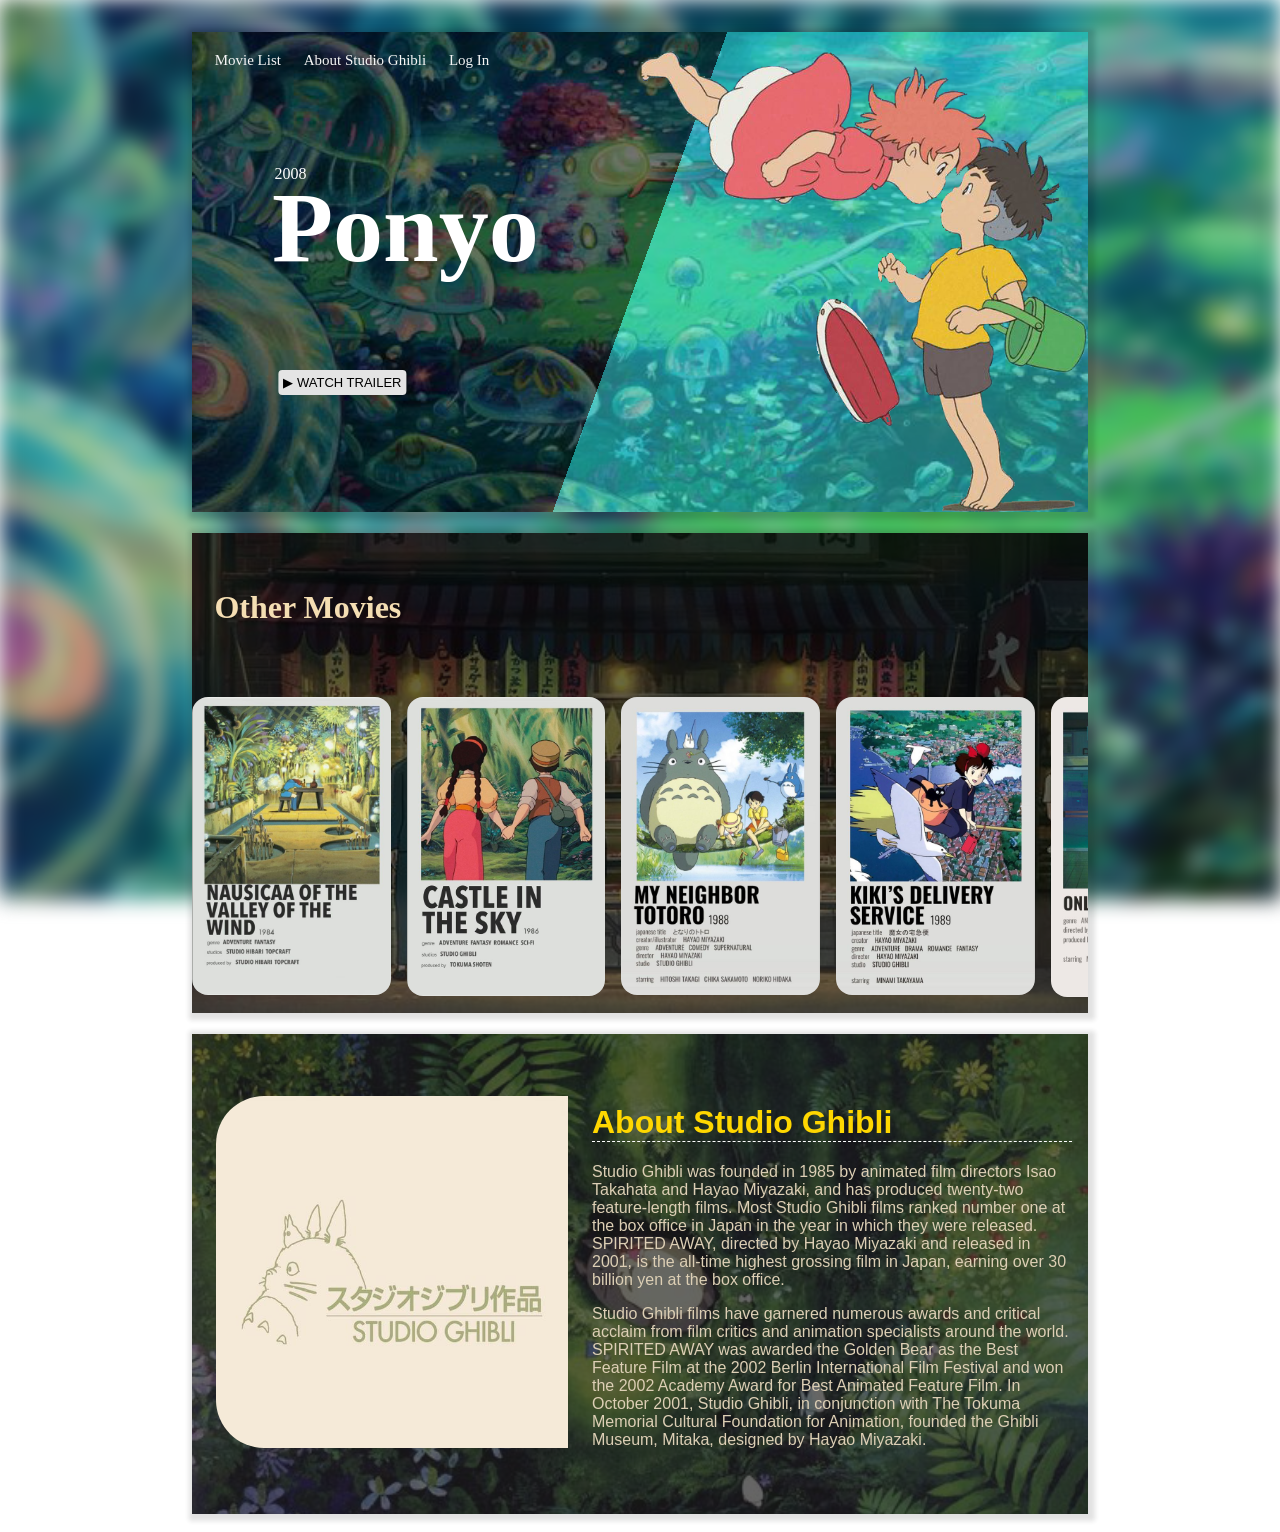
==== index.html @ 06cf1fa9 "Case_Study" ====
<!DOCTYPE html>
<html lang="en">
<head>
    <title>Case Study</title>
    <link rel="stylesheet" href="style.css">
</head>

<body>
    <div class="wrapper">
        <div class="imageHover">
            <img class="ponyo" src="images/Traponyo.png">

            <p class="sypnosis">During a forbidden excursion to see the surface world, a goldfish princess encounters a human boy named Sosuke, 
                who gives her the name Ponyo. Ponyo longs to become human, and as her friendship with Sosuke grows, 
                she becomes more humanlike. Ponyo's father brings her back to their ocean kingdom, 
                but so strong is Ponyo's wish to live on the surface that she breaks free, and in the process, 
                spills a collection of magical elixirs that endanger Sosuke's village.</p>
        </div>

        <img class="secBg" src="images/BgPon.jpg">
        
        <div class="nav-bar">
            <a href="#movieList">Movie List</a>
            <a href="#aboutUs">About Studio Ghibli</a>
            <a id="show-login">Log In</a>
        </div>

        <div class="LoginPop">
            <div class="close-btn">&times;</div>

            <div class="form">
                <h2>Log In</h2>
                <div class="form-element">
                    <label for="email">Email: </label>
                    <input placeholder="username@email.com" type="text" id="email">
                </div>

                <div class="form-element">
                    <label for="password">Password:</label>
                    <input placeholder="password" type="password" id="password">
                </div>

                <div class="form-element">
                    <span onclick="showPass()" id="viewPass" title="Show password">&#128065;</span>

                </div>

                <div class="form-element">
                    <input type="checkbox" id="remember-me">
                    <label for="remember-me">Remember Me</label>
                </div>
            </div>

            <div class="form-element">
                <button type="submit">Sign In</button>
            </div>

            <div class="form-element">
                <a href="#">Forgot password?</a>
            </div>
        </div>

        <div class="bodyText">
            <p>2008</p>
            <h1>Ponyo</h1>
        </div>

        <div class="videoBtn">
            <span class="btn" onclick="watchVid()" id="viewVid">&#9654; WATCH TRAILER</span>
        </div>

        <div class="videos" id="trailerVid">
            <video controls id="ponyoTrailer">
                <source src="videos/ponyo-trailer.mp4" type="video/mp4">
                Browser does not support mp4.
                <button>button</button>
            </video>
        </div>

        <div class="movieList" id="movieList">
            <h1>Other Movies</h1>
            <div class="carousel snaps-inline">
                <img src="images/movieList/1984_nausicaaValley.jpg">
                <img src="images/movieList/1986_castleSky.jpg">
                <img src="images/movieList/1988_neighborTotoro.jpg">
                <img src="images/movieList/1989_deliveryService.jpg">
                <img src="images/movieList/1991_onlyYesterday.jpg">
                <img src="images/movieList/1992_porcoRosso.jpg">
                <img src="images/movieList/1994_pomPoko.jpg">
                <img src="images/movieList/1995_whisperHeart.jpg">
                <img src="images/movieList/1997_princessMononoke.jpg">
                <img src="images/movieList/1999_neighborYamada.jpg">
                <img src="images/movieList/2001_spiritedAway.jpg">
                <img src="images/movieList/2002_catReturn.jpg">
                <img src="images/movieList/2004_movingCastle.jpg">
                <img src="images/movieList/2006_talesEarthsea.jpg">
                <img src="images/movieList/2010_arriety.jpg">
                <img src="images/movieList/2011_poppyHill.jpg">
                <img src="images/movieList/2013_princessKaguya.jpg">
                <img src="images/movieList/2014_marnie.jpg">
                <img src="images/movieList/2016_redTurtle.jpg">
            </div>
        </div>

        <div class="aboutUs" id="aboutUs">
            <div class="aboutUs-content">
                <h1>About Studio Ghibli</h1>
                <p>Studio Ghibli was founded in 1985 by animated film directors Isao Takahata and Hayao Miyazaki,
                and has produced twenty-two feature-length films. Most Studio Ghibli films ranked number one
                at the box office in Japan in the year in which they were released. SPIRITED AWAY,
                directed by Hayao Miyazaki and released in 2001, is the all-time highest grossing film in Japan, 
                earning over 30 billion yen at the box office.</p>
                <p>Studio Ghibli films have garnered numerous awards and critical acclaim from film critics and 
                animation specialists around the world. 
                SPIRITED AWAY was awarded the Golden Bear as the Best Feature Film at the 2002 Berlin 
                International Film Festival and won the 2002 Academy Award for Best Animated Feature Film. 
                In October 2001, Studio Ghibli, in conjunction with The Tokuma Memorial Cultural Foundation 
                for Animation, founded the Ghibli Museum, Mitaka, designed by Hayao Miyazaki.</p>
            </div>

            <div class="logo">
                <img src="images/logo.jpg" class="sgLogo">
            </div>
        </div>
        <br>
    </div>

    <script src="script.js"></script>
</body>
</html>
---- style.css ----
* {
    box-sizing: border-box;
}

html {
    height: 100%;
    scroll-behavior: smooth;
}

body {
    height: 100%;
    overflow: auto;
}

body::before {
    content: ' ';
    position: fixed;
    left: 0;
    top: 0;
    width: 100%;
    height: 100%;
    filter: blur(10px);
    background-image: url("images/BgPon.jpg");
    background-repeat: no-repeat;
    background-size: cover;
    z-index: -1;
}

.wrapper{
    position: relative;
    z-index: 2;
    margin: auto;
    margin-top: 2em;
    user-select: none;
    background: linear-gradient(110deg, black 50%, rgb(45, 219, 219) 0%);
    height:30em;
    width: 56em;
    box-shadow: 2px 2px 5px 5px rgba(0,0,0, .15);
    font-family: Cambria, Cochin, Georgia, Times, 'Times New Roman', serif;
}

.imageHover{
    z-index: 3;
    position: absolute;
    height: 30em;
    width: 33.35em;
    translate: 22.5em;

    &.imageHover .ponyo{
        position: relative;
        height: 30em;
        width: 27.85em;
        translate: 5.6em;
        display: block;
    }
}

.sypnosis{
    position: absolute;
    background: linear-gradient(110deg, rgba(0, 0, 0, 0) 24.5%, rgba(102, 91, 91, 0.3) 0%);
    display: flex;
    justify-content: center;
    align-items: center;
    flex-direction: column;
    opacity: 0;
    translate:0em -31em;
    transition: .3s ease-out;
    height: 30em;
    width: 33.5em;
    color: white;
    padding-left: 8em;

    &:hover{
        opacity: 1;

    }
}


.secBg{
    height: 30em;
    opacity: .5;
    position: relative;
}

.nav-bar{
    z-index: 4;
    display: flex;
    justify-content: space-evenly;
    width: 20em;
    color: antiquewhite;
    transform:translateY(-29em);
    
    &.nav-bar > a{
        text-decoration: none;
        color: whitesmoke;
        font-weight: 450;
        font-size: 15px;
        cursor: pointer;

        &:hover{
            color: red;
            transition: color .3s;
        }
    }

}

.LoginPop{
    font-family: system-ui, -apple-system, BlinkMacSystemFont, 'Segoe UI', Roboto, Oxygen, Ubuntu, Cantarell, 'Open Sans', 'Helvetica Neue', sans-serif;
    position: absolute;
    top: -150%;
    left: 50%;
    opacity: 0;
    transform:translate(-50%, -50%) scale(1);
    width: 380px;
    padding: 20px 30px;
    background: #fff;
    box-shadow: 2px 2px 5px 5px rgba(0,0,0, .15);
    border-radius: 10px;
    transition: top 0ms ease-in-out 200ms,
                opacity 200ms ease-in-out 0ms,
                transform 200ms ease-in-out 0ms;
    z-index: 3;
}

.LoginPop.active{
    top: 50%;
    opacity: 1;
    transform:translate(-50%, -50%) scale(1);
    transition: top 0ms ease-in-out 0ms,
                opacity 200ms ease-in-out 0ms,
                transform 200ms ease-in-out 0ms;
}
.close-btn{
    position: absolute;
    top: 10px;
    right: 10px;
    width: 15px;
    height: 15px;
    background: #888;
    color: #eee;
    text-align: center;
    line-height: 12px;
    border-radius: 15px;
    cursor: pointer;

    &:hover{
        background-color: blac5;
    }
}
.form > h2{
    text-align: center;
    color: #222;
    margin: 10px 0px 20px;
    font-size: 25px;
}

.form .form-element{
    margin: 15px 0px;
}

.form-element > label{
    font-size: 14px;
    color: #222; 
}

.form-element > input[type="text"],
.form-element > input[type="password"]{
    margin-top: 5px;
    display: block;
    width: 100%;
    padding: 10px;
    outline: none;
    border: 1px solid #aaa;
    border-radius: 5px;    
}

.form-element > span{
    cursor: pointer;
    color: black;
    position:absolute;
    translate: 18.5em -2.5em;
    height: .8em;
    display: flex;
    align-items: center;
}

.form-element > input[type="checkbox"]{
    margin-right: 5px;
}

.form-element > button{
    width: 100%;
    height: 40px;
    border: none;
    outline: none;
    font-size: 15px;
    background:#222;
    color: #f5f5f5;
    border-radius:10px;
    cursor: pointer;
}

.form-element > a{
    display: block;
    text-align: right;
    font-size: 15px;
    color: #1a79ca;
    text-decoration: none;
    font-weight: 600;
}

.bodyText{
    position: absolute;
    translate: 5em -19em;
    color: white;
    height: 10em;

    &.bodyText > h1{
        font-size: 100px;
        translate: 0em -1.6em;
    }
    &.bodyText > p{
        translate: 0.15em -5em;
    }
}

.videoBtn{
    position: absolute;
    translate: 5.4em -10em;

    &.videoBtn .btn{
        font-size: 13px;
        border-radius: .3em;
        width: 9.5em;
        background-color: rgb(228, 228, 228);
        padding: 5px;
        font-weight: 450;
        cursor: pointer;
        font-family:Verdana, Geneva, Tahoma, sans-serif;
        transition: .3s;

        &:hover{
            background-color: red;
            color: white;
        }
    }
}
.videos{
    height:30em;
    width:56em;
    translate: 0em -32.4em;
    position: absolute;
    z-index: -1;
    opacity: 0;
    box-shadow: 2px 2px 5px 5px rgba(0,0,0, .15);
    transition: opacity .3s;
}

.videos > video{
    height:31.5em;
    width: 56em;
}
.movieList {
    position: relative;
    height: 30em;
    width: 56em;
    background:rgba(0, 0, 0, 0.5);
    display: grid;
    align-items: flex-end;
    scrollbar-color: green;

    &::before {
        content: ' ';
        position: absolute;
        top: 0;
        left: 0;
        width: 100%;
        height: 100%;
        background-image: url("images/movieList_bg.jpg");
        background-repeat: no-repeat;
        background-size: cover;
        opacity: .8;
        z-index: -1;
        box-shadow: 2px 2px 5px 5px rgba(0,0,0, .15);
    }

    &.movieList > h1{
        color: wheat;
        padding-left: .7em;
    }
}

.carousel{
    display: grid;
    grid-auto-flow: column;
    grid-auto-columns: 23%;
    overflow-x: scroll;
    overscroll-behavior-inline: contain;
    gap: 1em;
    padding: 1rem;
}

.carousel > img{
    border-radius: 1em;
    inline-size: 100%;
    object-fit: cover;
    display: grid;
    grid-template-rows: min-content;

}

.snaps-inline{
    scroll-snap-type: inline mandatory;
}

.snaps-inline > *{
    scroll-snap-align: start;
    scroll-padding-inline: 2rem, 1rem;
}

.aboutUs{
    position: relative;
    color: rgb(221, 207, 181);
    height: 30em;
    width: 56em;
    display: flex;
    justify-content: flex-end;
    align-items: center;
    gap: 1.5em;
    padding-right: 1em;
    background:rgba(0, 0, 0, 0.6);
    font-family:'Gill Sans', 'Gill Sans MT', Calibri, 'Trebuchet MS', sans-serif;
    margin-top: 1.3em;

    &::before {
        content: ' ';
        position: absolute;
        top: 0;
        left: 0;
        width: 100%;
        height: 100%;
        background-image: url("images/aboutUs_bg.jpg");
        background-repeat: no-repeat;
        background-size: cover;
        opacity: .8;
        z-index: -1;
        box-shadow: 2px 2px 5px 5px rgba(0,0,0, .15);  
    }
}

.aboutUs-content{
    width: 30em;
    flex-direction: column;
    order: 1;
}

.aboutUs-content > h1{
    color: gold;
    border-bottom: 1px dashed white;
}

.sgLogo{
    height: 22em;
    border-top-left-radius: 3em;
    border-bottom-left-radius: 3em;
}
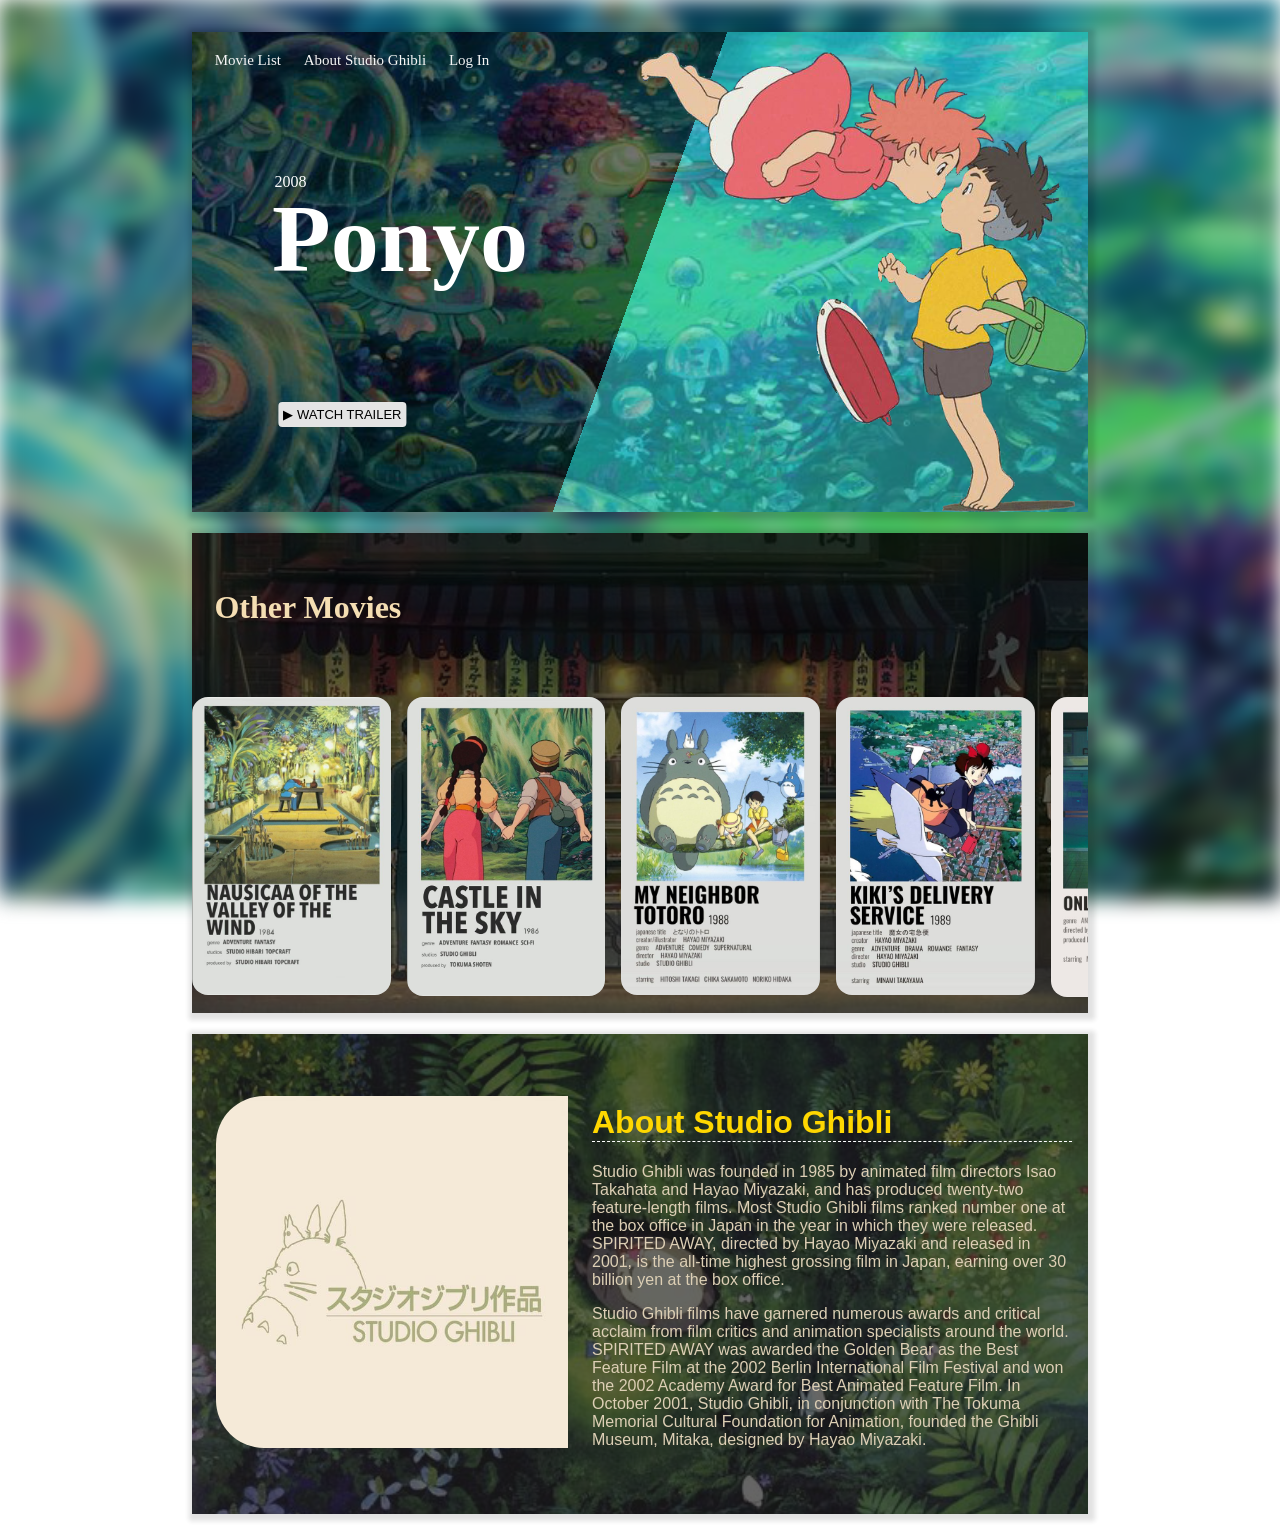
==== commit 7c5a2778: "newImages" ====
--- a/index.html
+++ b/index.html
@@ -8,16 +8,16 @@
 <body>
     <div class="wrapper">
         <div class="imageHover">
-            <img class="ponyo" src="images/Traponyo.png">
+            <img class="ponyo" src="images/transparent/Traponyo.png" id="transImg">
 
-            <p class="sypnosis">During a forbidden excursion to see the surface world, a goldfish princess encounters a human boy named Sosuke, 
+            <p class="synopsis" id="synopsis">During a forbidden excursion to see the surface world, a goldfish princess encounters a human boy named Sosuke, 
                 who gives her the name Ponyo. Ponyo longs to become human, and as her friendship with Sosuke grows, 
                 she becomes more humanlike. Ponyo's father brings her back to their ocean kingdom, 
                 but so strong is Ponyo's wish to live on the surface that she breaks free, and in the process, 
                 spills a collection of magical elixirs that endanger Sosuke's village.</p>
         </div>
 
-        <img class="secBg" src="images/BgPon.jpg">
+        <img class="secBg" src="images/background/BgPon.jpg" id="bgImg">
         
         <div class="nav-bar">
             <a href="#movieList">Movie List</a>
@@ -61,8 +61,8 @@
         </div>
 
         <div class="bodyText">
-            <p>2008</p>
-            <h1>Ponyo</h1>
+            <p id="year">2008</p>
+            <h1 id="title" class="title">Ponyo</h1>
         </div>
 
         <div class="videoBtn">
@@ -79,26 +79,27 @@
 
         <div class="movieList" id="movieList">
             <h1>Other Movies</h1>
-            <div class="carousel snaps-inline">
-                <img src="images/movieList/1984_nausicaaValley.jpg">
-                <img src="images/movieList/1986_castleSky.jpg">
-                <img src="images/movieList/1988_neighborTotoro.jpg">
-                <img src="images/movieList/1989_deliveryService.jpg">
-                <img src="images/movieList/1991_onlyYesterday.jpg">
-                <img src="images/movieList/1992_porcoRosso.jpg">
-                <img src="images/movieList/1994_pomPoko.jpg">
-                <img src="images/movieList/1995_whisperHeart.jpg">
-                <img src="images/movieList/1997_princessMononoke.jpg">
-                <img src="images/movieList/1999_neighborYamada.jpg">
-                <img src="images/movieList/2001_spiritedAway.jpg">
-                <img src="images/movieList/2002_catReturn.jpg">
-                <img src="images/movieList/2004_movingCastle.jpg">
-                <img src="images/movieList/2006_talesEarthsea.jpg">
-                <img src="images/movieList/2010_arriety.jpg">
-                <img src="images/movieList/2011_poppyHill.jpg">
-                <img src="images/movieList/2013_princessKaguya.jpg">
-                <img src="images/movieList/2014_marnie.jpg">
-                <img src="images/movieList/2016_redTurtle.jpg">
+            <div class="carousel snaps-inline" id="image-element">
+                <img src="images/movieList/1984_nausicaaValley.jpg" class="image-element" id="nausicaa">
+                <img src="images/movieList/1986_castleSky.jpg" class="image-element" id="castleSky">
+                <img src="images/movieList/1988_neighborTotoro.jpg" class="image-element" id="neighborTotoro">
+                <img src="images/movieList/1989_deliveryService.jpg" class="image-element" id="deliveryService">
+                <img src="images/movieList/1991_onlyYesterday.jpg" class="image-element" id="onlyYesterday">
+                <img src="images/movieList/1992_porcoRosso.jpg" class="image-element" id="porcoRosso">
+                <img src="images/movieList/1994_pomPoko.jpg" class="image-element" id="pomPoko">
+                <img src="images/movieList/1995_whisperHeart.jpg" class="image-element" id="whisperHeart">
+                <img src="images/movieList/1997_princessMononoke.jpg" class="image-element" id="princessMononoke">
+                <img src="images/movieList/1999_neighborYamada.jpg" class="image-element" id="neighborYamada">
+                <img src="images/movieList/2001_spiritedAway.jpg" class="image-element" id="spiritedAway">
+                <img src="images/movieList/2002_catReturn.jpg" class="image-element" id="catReturn">
+                <img src="images/movieList/2004_movingCastle.jpg" class="image-element" id="movingCastle">
+                <img src="images/movieList/2006_talesEarthsea.jpg" class="image-element" id="talesEarthsea">
+                <img src="images/movieList/2010_arriety.jpg" class="image-element" id="arriety">
+                <img src="images/movieList/2011_poppyHill.jpg" class="image-element" id="poppyHill">
+                <img src="images/movieList/2013_princessKaguya.jpg" class="image-element" id="princessKaguya">
+                <img src="images/movieList/2013_windRises.jpg" class="image-element" id="windRises">
+                <img src="images/movieList/2014_marnie.jpg" class="image-element" id="marnie">
+                <img src="images/movieList/2016_redTurtle.jpg" class="image-element" id="redTurtle">
             </div>
         </div>
 
--- a/style.css
+++ b/style.css
@@ -20,7 +20,7 @@
     width: 100%;
     height: 100%;
     filter: blur(10px);
-    background-image: url("images/BgPon.jpg");
+    background-image: url("images/background/BgPon.jpg");
     background-repeat: no-repeat;
     background-size: cover;
     z-index: -1;
@@ -55,7 +55,7 @@
     }
 }
 
-.sypnosis{
+.synopsis{
     position: absolute;
     background: linear-gradient(110deg, rgba(0, 0, 0, 0) 24.5%, rgba(102, 91, 91, 0.3) 0%);
     display: flex;
@@ -79,6 +79,7 @@
 
 .secBg{
     height: 30em;
+    width: 56em;
     opacity: .5;
     position: relative;
 }
@@ -213,22 +214,24 @@
 
 .bodyText{
     position: absolute;
-    translate: 5em -19em;
+    translate: 5em -22em;
     color: white;
     height: 10em;
-
-    &.bodyText > h1{
-        font-size: 100px;
-        translate: 0em -1.6em;
-    }
+    width: 20em;
+    
+    &.bodyText > .title{
+        translate: 0em -1em;
+        font-size: 6em;
+    }
+
     &.bodyText > p{
-        translate: 0.15em -5em;
+        translate: 0.15em -1.5em;
     }
 }
 
 .videoBtn{
     position: absolute;
-    translate: 5.4em -10em;
+    translate: 5.4em -8em;
 
     &.videoBtn .btn{
         font-size: 13px;
@@ -270,6 +273,7 @@
     display: grid;
     align-items: flex-end;
     scrollbar-color: green;
+    cursor: pointer;
 
     &::before {
         content: ' ';
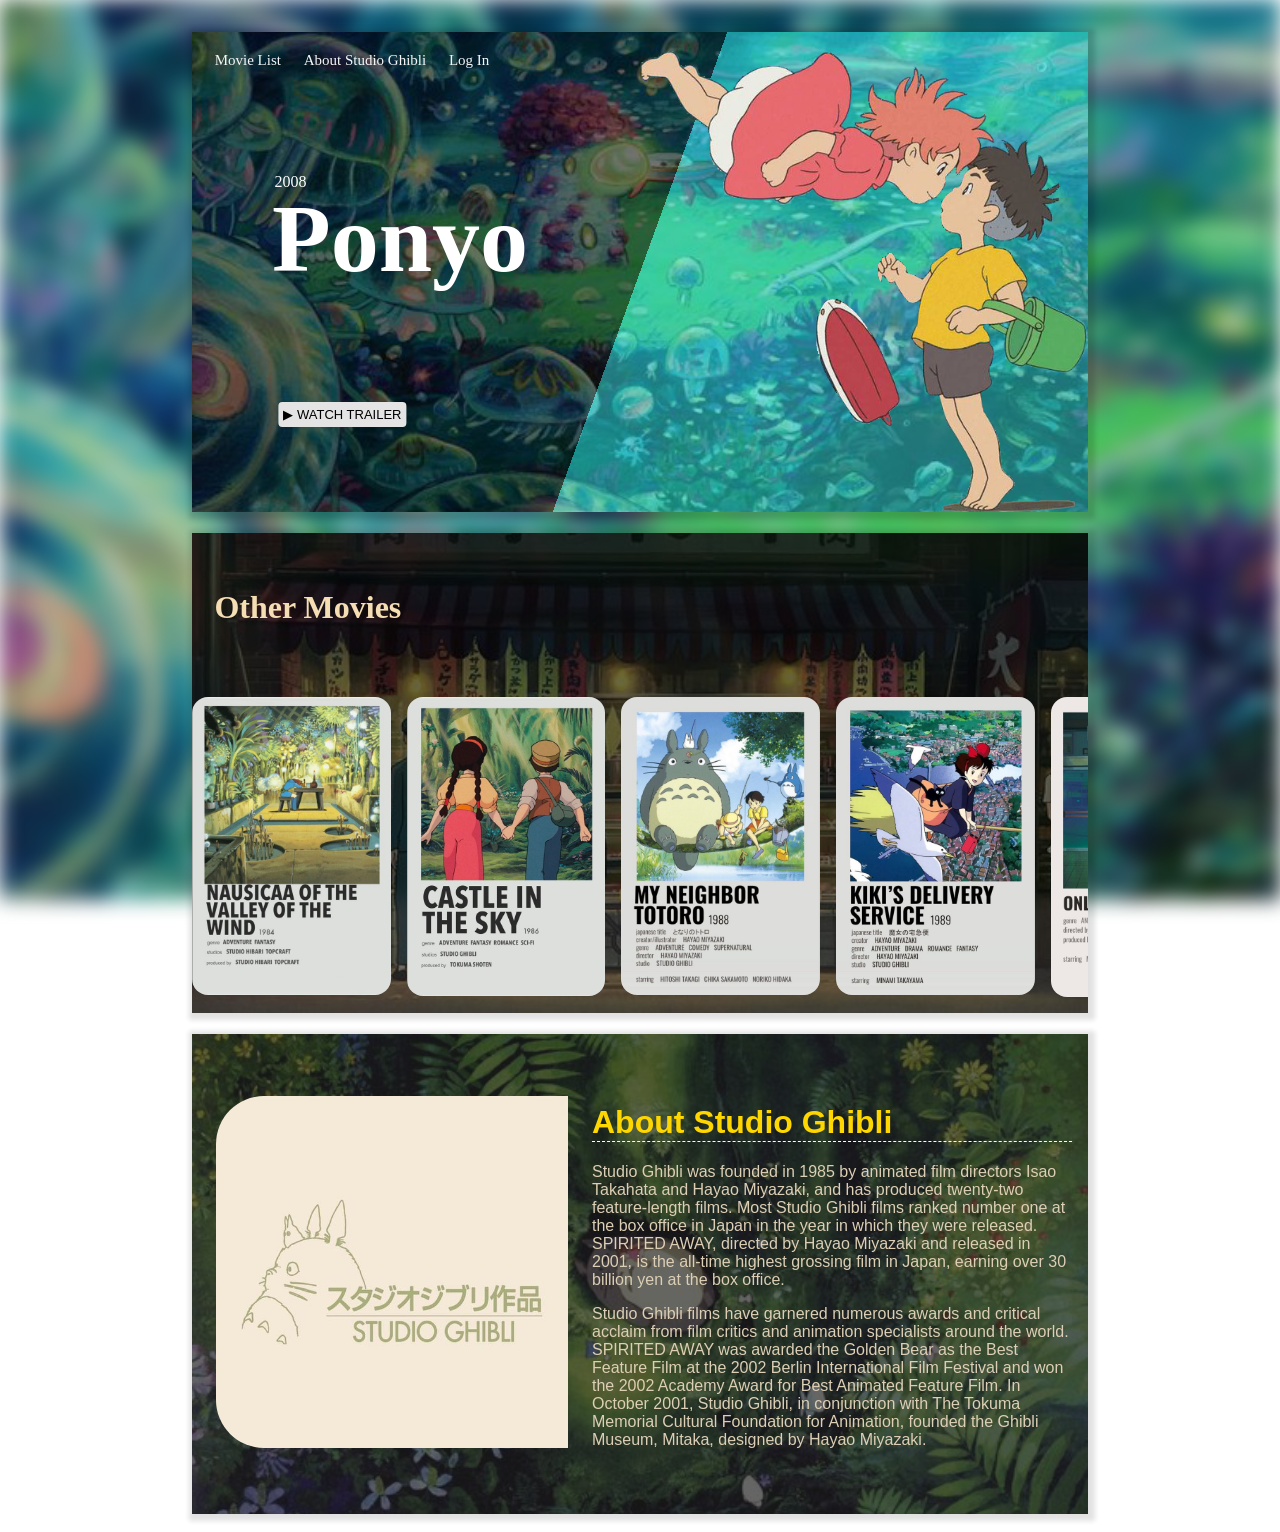
==== commit 7d2a43aa: "new Transparent images" ====
--- a/index.html
+++ b/index.html
@@ -94,6 +94,7 @@
                 <img src="images/movieList/2002_catReturn.jpg" class="image-element" id="catReturn">
                 <img src="images/movieList/2004_movingCastle.jpg" class="image-element" id="movingCastle">
                 <img src="images/movieList/2006_talesEarthsea.jpg" class="image-element" id="talesEarthsea">
+                <img src="images/movieList/2008_ponyo.jpg" class="image-element" id="ponyo">
                 <img src="images/movieList/2010_arriety.jpg" class="image-element" id="arriety">
                 <img src="images/movieList/2011_poppyHill.jpg" class="image-element" id="poppyHill">
                 <img src="images/movieList/2013_princessKaguya.jpg" class="image-element" id="princessKaguya">
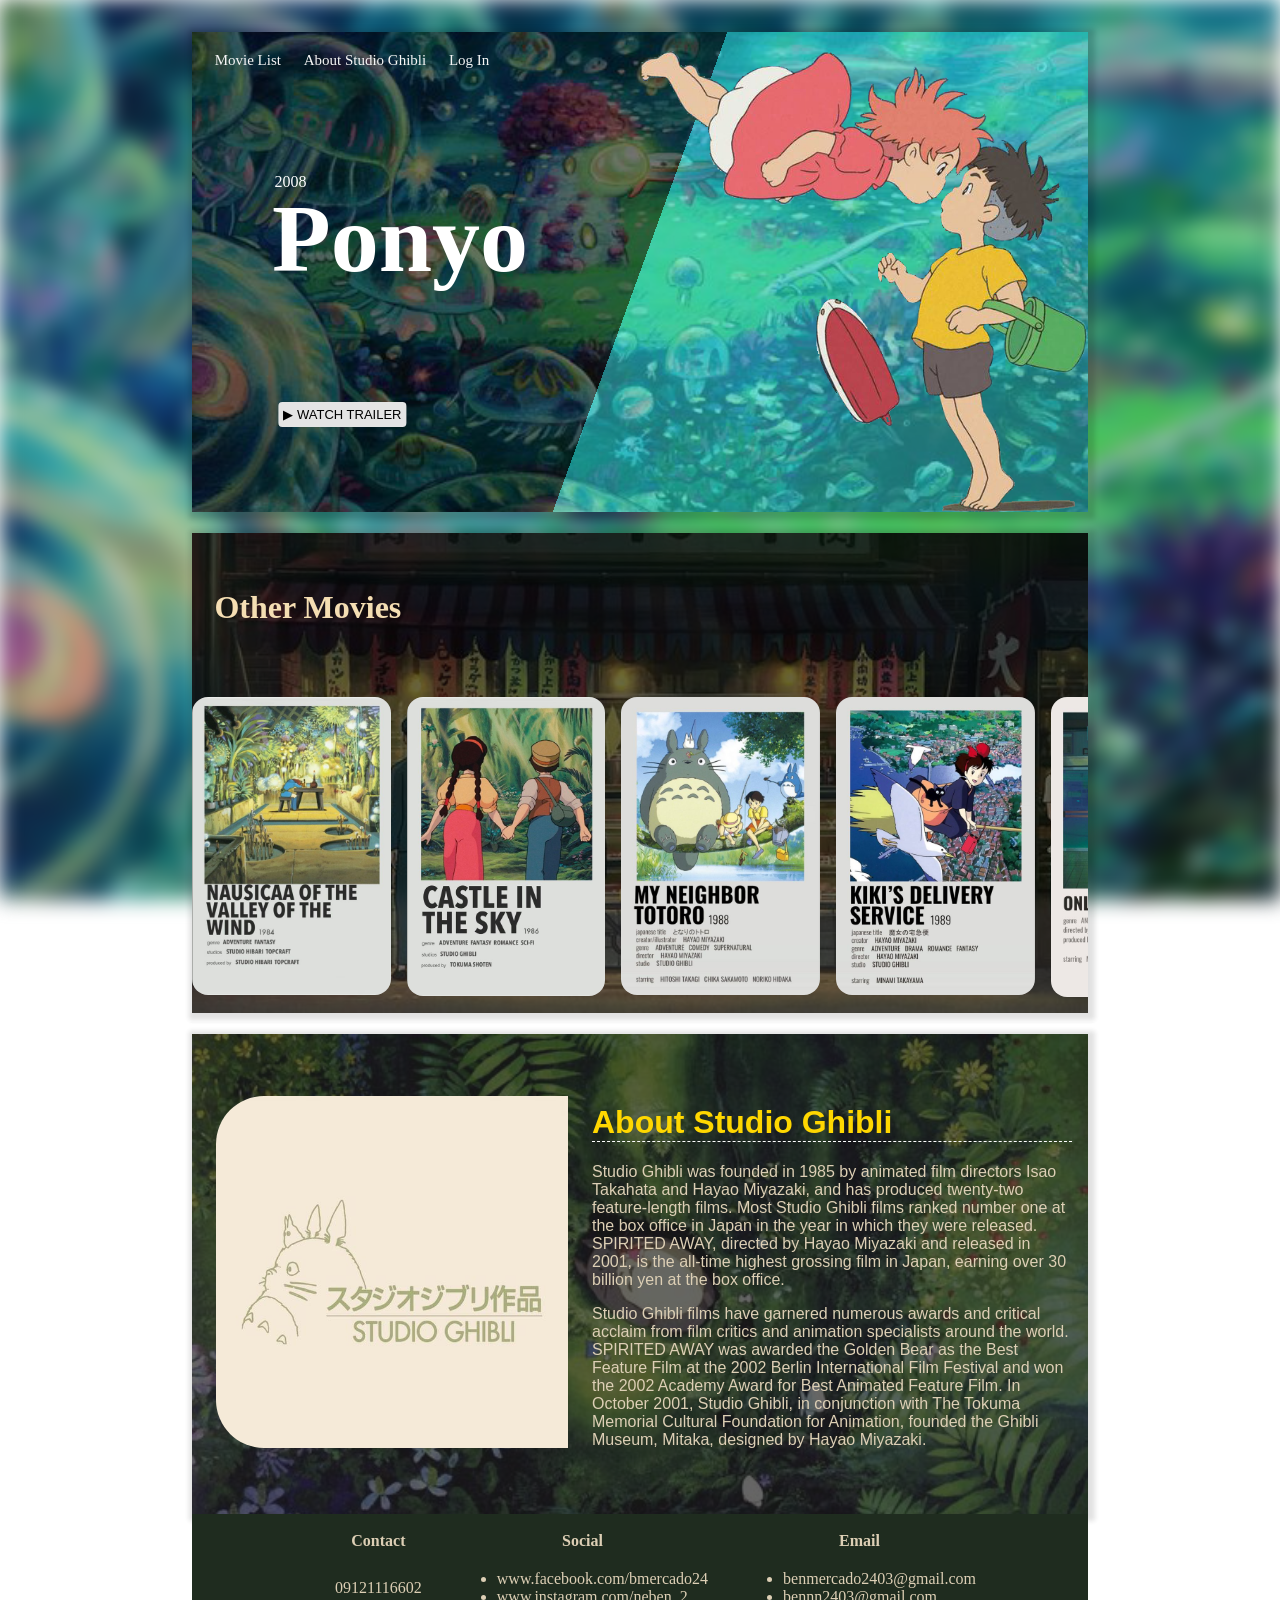
==== commit 68471d47: "add a footer" ====
--- a/index.html
+++ b/index.html
@@ -124,7 +124,31 @@
                 <img src="images/logo.jpg" class="sgLogo">
             </div>
         </div>
-        <br>
+        <footer>
+            <table>
+                <tr>
+                    <th>Contact</th>
+                    <th>Social</th>
+                    <th>Email</th>
+                </tr>
+                <tr>
+                    <td>09121116602</td>
+                    <td>
+                        <ul>
+                            <li>www.facebook.com/bmercado24</li>
+                            <li>www.instagram.com/neben_2</li>
+                        </ul>
+                    </td>
+                    <td>
+                        <ul>
+                            <li>benmercado2403@gmail.com</li>
+                            <li>bennn2403@gmail.com</li>
+                        </ul>
+                    </td>
+                </tr>
+            </table>
+        </footer>
+
     </div>
 
     <script src="script.js"></script>
--- a/style.css
+++ b/style.css
@@ -3,7 +3,8 @@
 }
 
 html {
-    height: 100%;
+    max-height: 100vh;
+    max-width: 100vw;
     scroll-behavior: smooth;
 }
 
@@ -147,7 +148,7 @@
     cursor: pointer;
 
     &:hover{
-        background-color: blac5;
+        background-color: black;
     }
 }
 .form > h2{
@@ -370,3 +371,23 @@
     border-top-left-radius: 3em;
     border-bottom-left-radius: 3em;
 }
+
+footer{
+    color: rgb(221, 207, 181);
+    background-color: rgb(31, 44, 31);
+    display: flex;
+    justify-content: center;
+    border-bottom-left-radius: 1em;
+    border-bottom-right-radius: 1em ;
+}
+
+th{
+    padding-top: 1em;
+}
+
+th, td{
+    padding-left: 2em;
+}
+
+
+
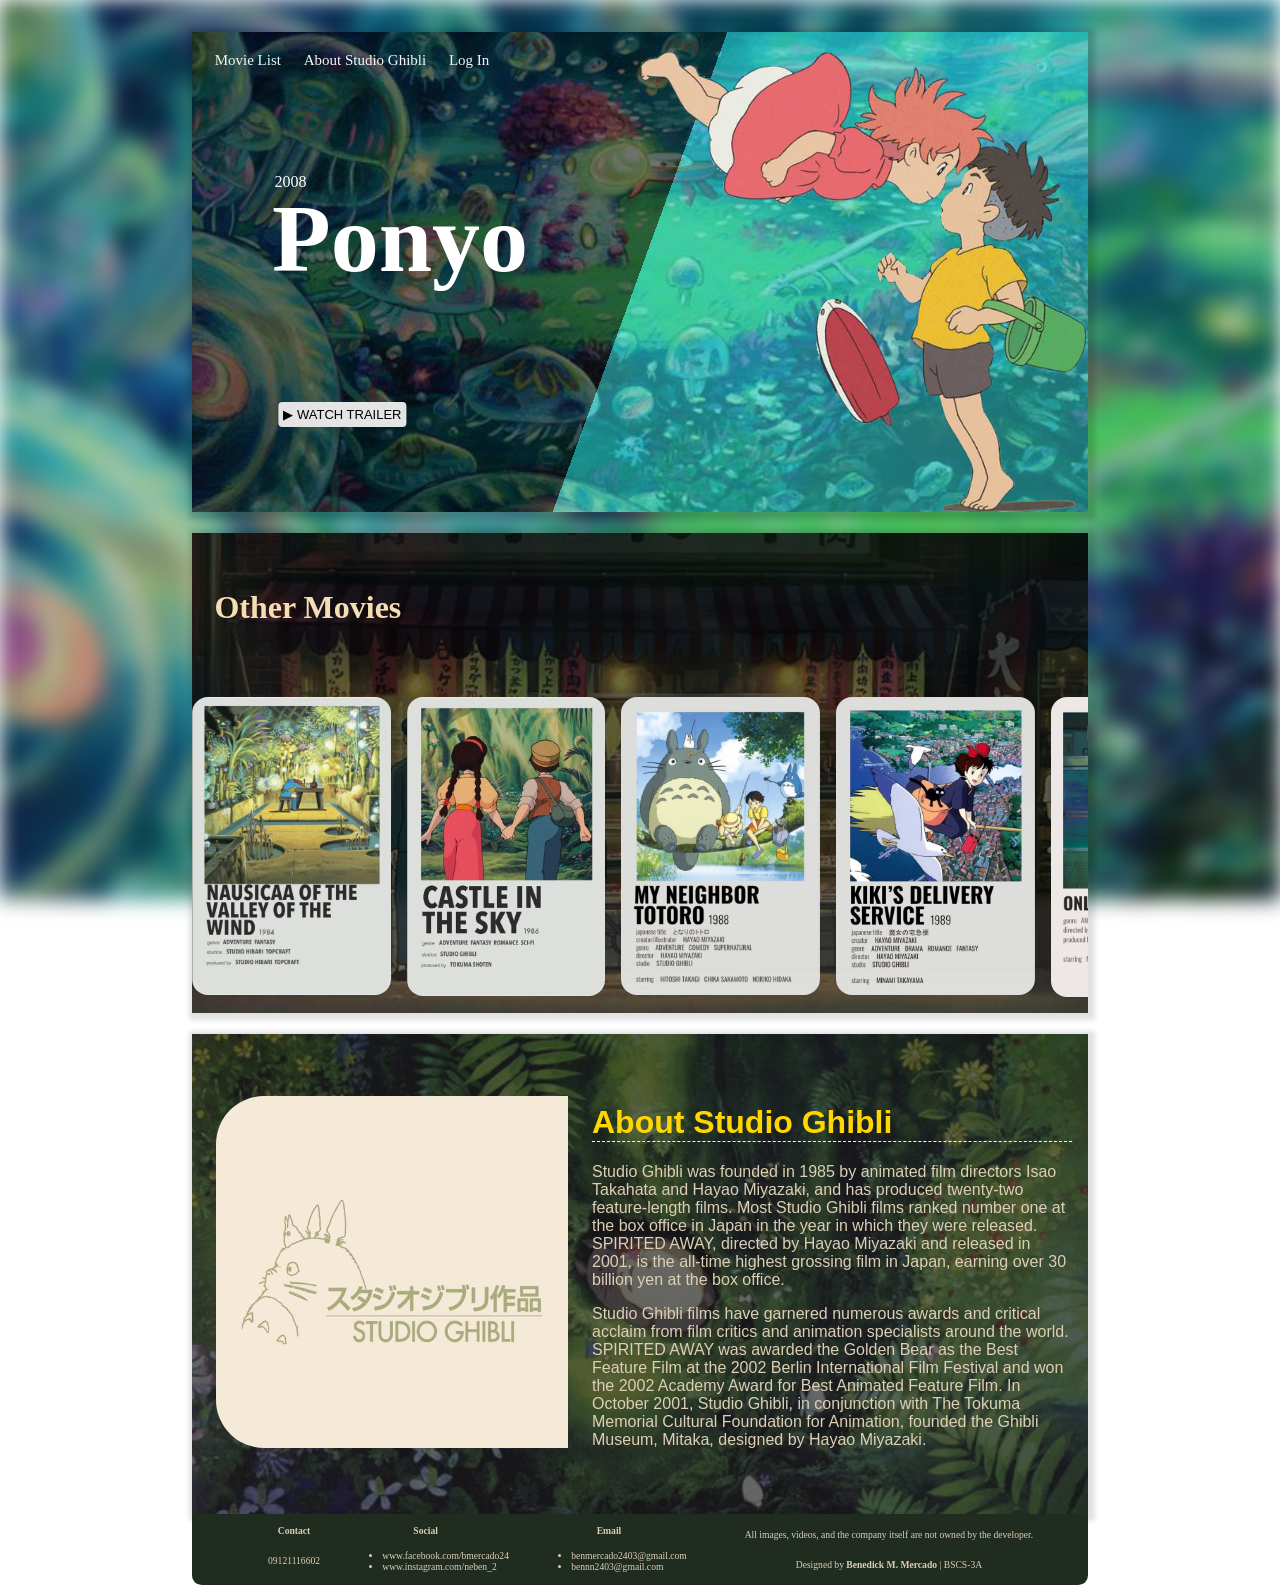
==== commit be8e4c3a: "add credit" ====
--- a/index.html
+++ b/index.html
@@ -147,6 +147,10 @@
                     </td>
                 </tr>
             </table>
+            <div class="credit">
+                <p>All images, videos, and the company itself are not owned by the developer.</p>
+                <p>Designed by <b>Benedick M. Mercado</b> | BSCS-3A</p>
+            </div>
         </footer>
 
     </div>
--- a/style.css
+++ b/style.css
@@ -376,7 +376,8 @@
     color: rgb(221, 207, 181);
     background-color: rgb(31, 44, 31);
     display: flex;
-    justify-content: center;
+    font-size: .6em;
+    justify-content: space-evenly;
     border-bottom-left-radius: 1em;
     border-bottom-right-radius: 1em ;
 }
@@ -389,5 +390,13 @@
     padding-left: 2em;
 }
 
-
-
+td:hover{
+    color:burlywood;
+}
+
+.credit{
+    display:flex;
+    justify-content: center;
+    align-items: center;
+    flex-direction: column;
+}
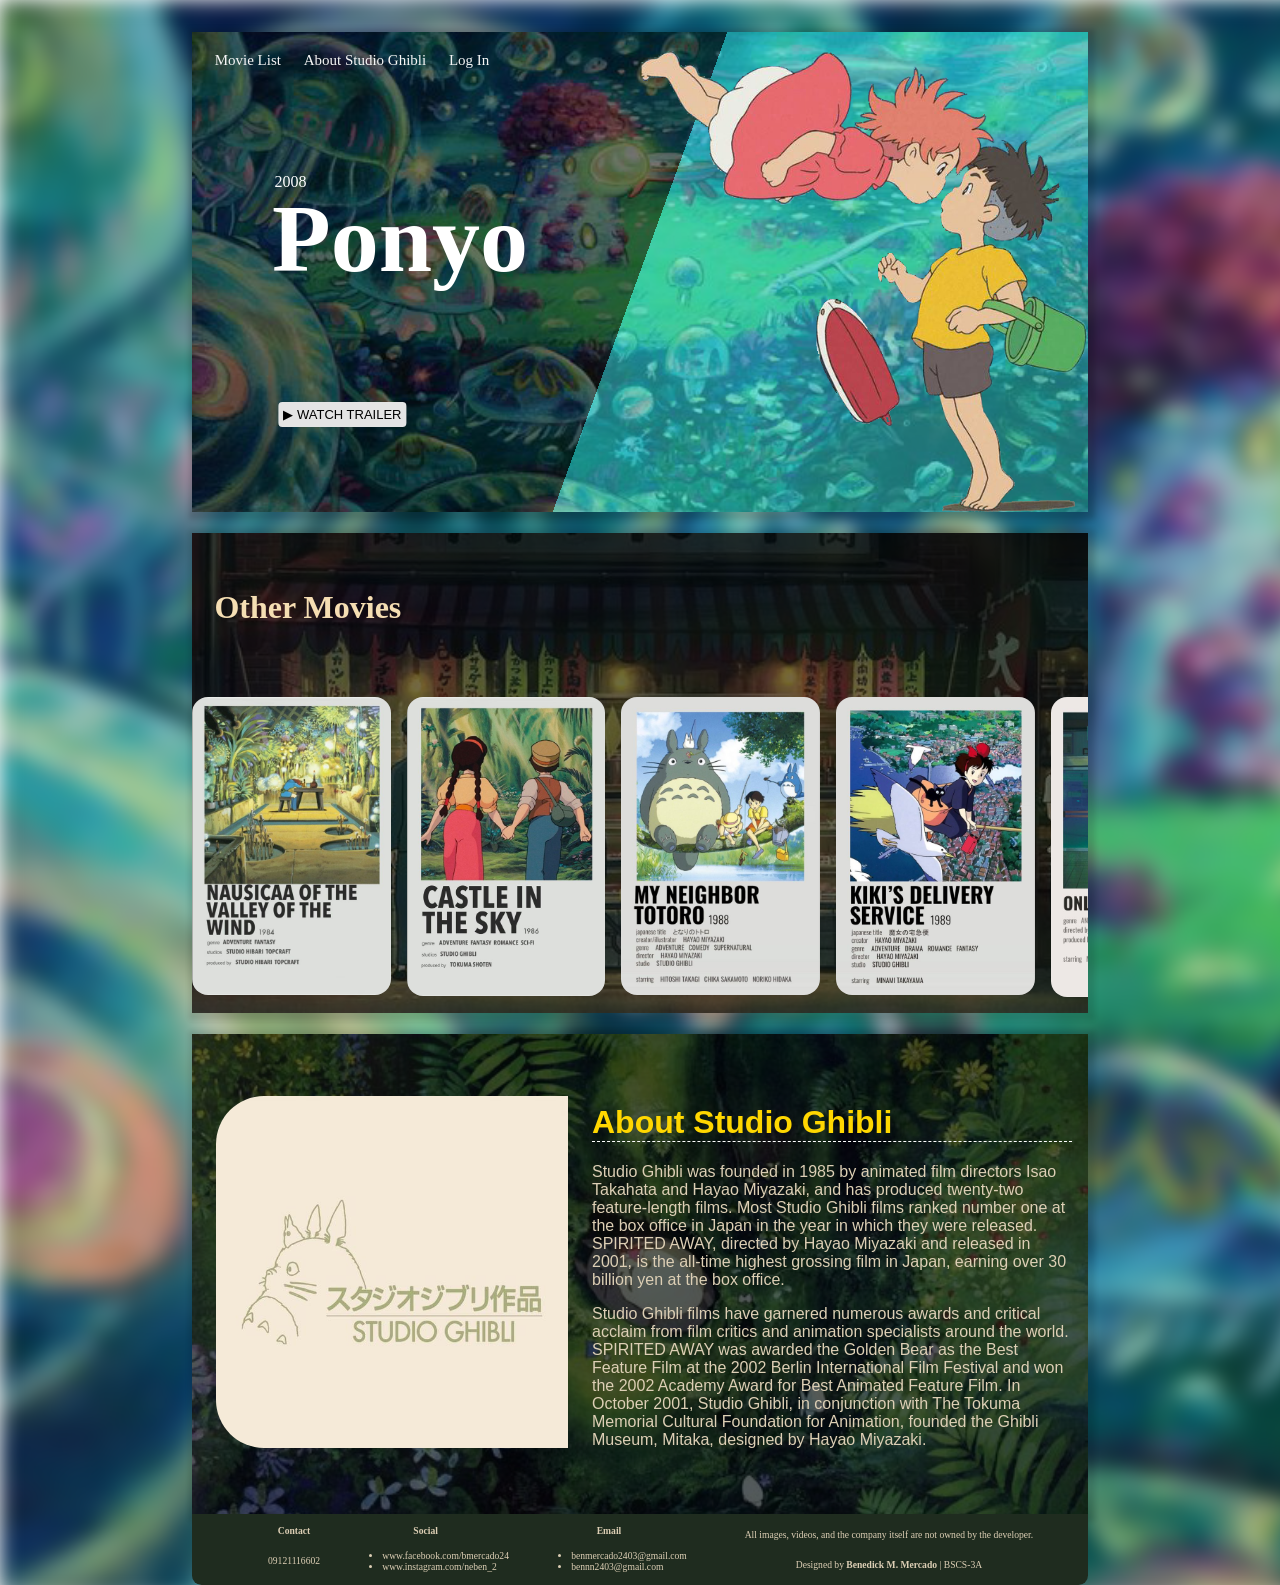
==== commit 9d928464: "add link in ghibli logo" ====
--- a/index.html
+++ b/index.html
@@ -121,7 +121,7 @@
             </div>
 
             <div class="logo">
-                <img src="images/logo.jpg" class="sgLogo">
+                <a href="https://www.ghibli.jp/" title="redirecting to official ghibli site"><img src="images/logo.jpg" class="sgLogo"></a>
             </div>
         </div>
         <footer>
--- a/style.css
+++ b/style.css
@@ -18,8 +18,8 @@
     position: fixed;
     left: 0;
     top: 0;
-    width: 100%;
-    height: 100%;
+    width: 100rem;
+    height: 100rem;
     filter: blur(10px);
     background-image: url("images/background/BgPon.jpg");
     background-repeat: no-repeat;
@@ -274,7 +274,6 @@
     display: grid;
     align-items: flex-end;
     scrollbar-color: green;
-    cursor: pointer;
 
     &::before {
         content: ' ';
@@ -313,6 +312,7 @@
     object-fit: cover;
     display: grid;
     grid-template-rows: min-content;
+    cursor: pointer;
 
 }
 
@@ -370,6 +370,7 @@
     height: 22em;
     border-top-left-radius: 3em;
     border-bottom-left-radius: 3em;
+    
 }
 
 footer{
